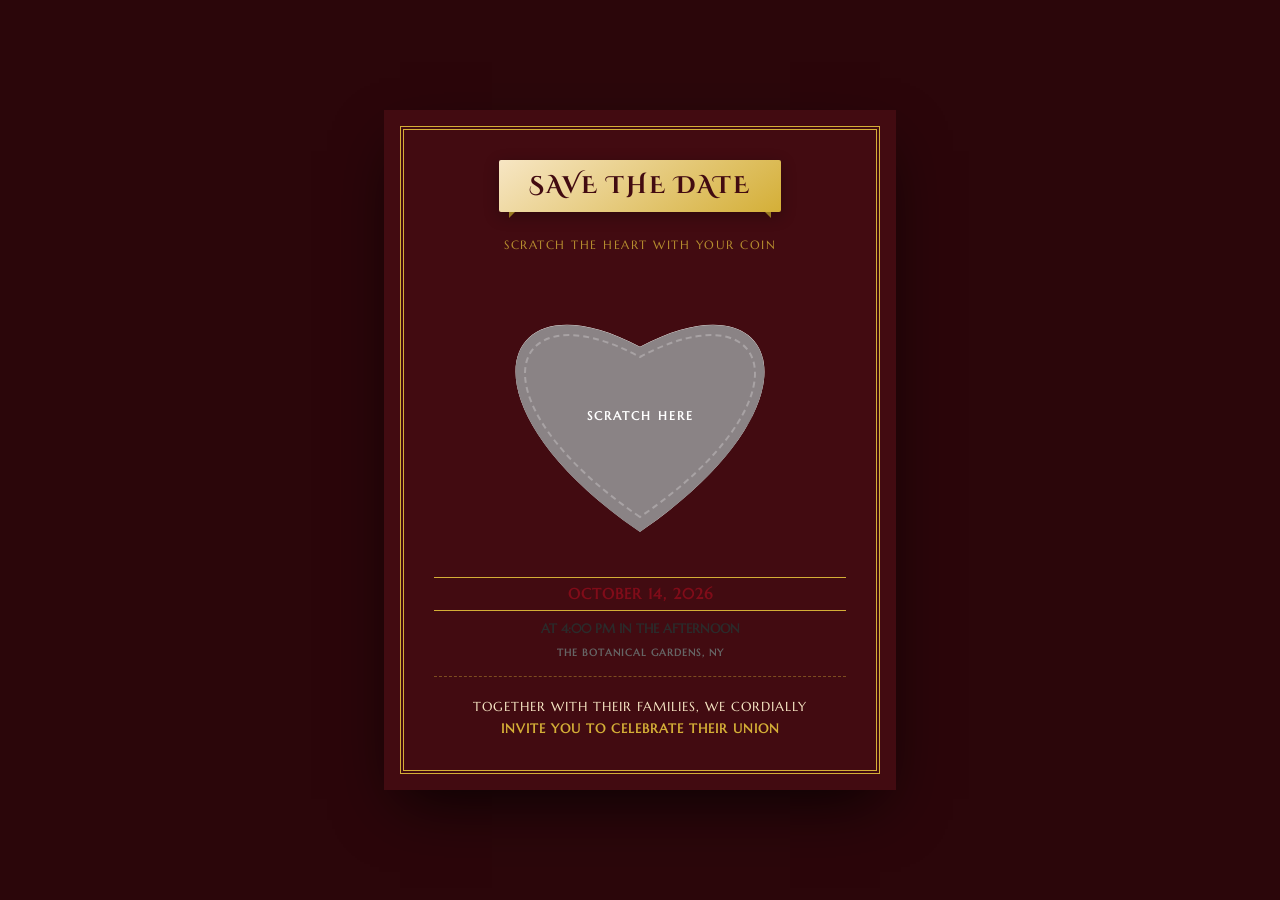
==== index.html @ e5f40c39 "Rename samplewed.html to index.html" ====
<!DOCTYPE html>
<html lang="en">

<head>
    <meta charset="UTF-8">
    <meta name="viewport" content="width=device-width, initial-scale=1.0">
    <title>Save The Date - Traditional Union</title>
    <link
        href="https://fonts.googleapis.com/css2?family=Cinzel+Decorative:wght@700&family=Marcellus&family=Great+Vibes&display=swap"
        rel="stylesheet">
    <script src="https://code.jquery.com/jquery-3.6.0.min.js"></script>
    <link rel="stylesheet" href="css/style.css">
</head>

<body>

    <div class="card" id="main-card">
        <div class="banner-container">
            <div class="save-the-date-banner">SAVE THE DATE</div>
        </div>
        <div class="instruction">Scratch the heart with your coin</div>

        <div class="scratch-container" id="emitter-source">
            <!-- Hidden Traditional Marriage Content Details -->
            <div class="secret-content">
                <div class="marriage-headline">The Marriage Of</div>
                <div class="couple-names">Sarah & David</div>
            </div>
            <!-- Traditional Canvas Plate Shield -->
            <canvas id="scratch-canvas" width="300" height="280"></canvas>
        </div>

        <div class="wedding-details">
            <span class="date-highlight">OCTOBER 14, 2026</span>
            AT 4:00 PM IN THE AFTERNOON<br>
            <small style="color: #666; font-size:10px; letter-spacing:1px; display:block; margin-top:5px;">THE
                BOTANICAL GARDENS, NY</small>
        </div>

        <div class="greeting-wrapper">
            <div class="greeting-line">TOGETHER WITH THEIR FAMILIES, WE CORDIALLY</div>
            <div class="greeting-line" style="color: #d4af37; font-weight: bold; margin-top: 2px;">INVITE YOU TO
                CELEBRATE THEIR UNION</div>
        </div>
    </div>

    <script>
        $(document).ready(function () {
            const canvas = document.getElementById('scratch-canvas');
            const ctx = canvas.getContext('2d');
            let isDrawing = false;
            let revealed = false;

            // Render a classic textured silver metallic canvas overlay coat
            function drawTraditionalHeart() {
                ctx.fillStyle = '#8a8385';
                ctx.beginPath();
                ctx.moveTo(150, 260);
                ctx.bezierCurveTo(-40, 130, 10, 0, 150, 75);
                ctx.bezierCurveTo(290, 0, 340, 130, 150, 260);
                ctx.closePath();
                ctx.fill();

                // Inner border lining inside the scratch foil
                ctx.strokeStyle = 'rgba(255, 255, 255, 0.25)';
                ctx.lineWidth = 2;
                ctx.setLineDash([6, 4]);
                ctx.beginPath();
                ctx.moveTo(150, 245);
                ctx.bezierCurveTo(-25, 125, 20, 15, 150, 85);
                ctx.bezierCurveTo(280, 15, 325, 125, 150, 245);
                ctx.closePath();
                ctx.stroke();

                ctx.setLineDash([]);

                // Typography Stamp
                ctx.fillStyle = '#ffffff';
                ctx.font = 'bold 12px Marcellus';
                ctx.letterSpacing = '2px';
                ctx.textAlign = 'center';
                ctx.textBaseline = 'middle';
                ctx.fillText('SCRATCH HERE', 150, 145);
            }

            drawTraditionalHeart();

            ctx.globalCompositeOperation = 'destination-out';

            function getCoordinates(e) {
                const rect = canvas.getBoundingClientRect();
                const clientX = e.touches ? e.touches[0].clientX : e.clientX;
                const clientY = e.touches ? e.touches[0].clientY : e.clientY;
                return { x: clientX - rect.left, y: clientY - rect.top };
            }

            function startScratching(e) {
                isDrawing = true;
                scratch(e);
            }

            function scratch(e) {
                if (!isDrawing) return;
                e.preventDefault();

                const coords = getCoordinates(e);
                ctx.lineWidth = 42;
                ctx.lineCap = 'round';
                ctx.lineJoin = 'round';

                ctx.lineTo(coords.x, coords.y);
                ctx.stroke();
                ctx.beginPath();
                ctx.moveTo(coords.x, coords.y);

                checkScratchPercentage();
            }

            function stopScratching() {
                isDrawing = false;
                ctx.beginPath();
            }

            $(canvas).on('mousedown', startScratching).on('mousemove', scratch);
            $(window).on('mouseup', stopScratching);
            $(canvas).on('touchstart', startScratching).on('touchmove', scratch);
            $(window).on('touchend', stopScratching);

            function checkScratchPercentage() {
                if (revealed) return;

                const imageData = ctx.getImageData(0, 0, canvas.width, canvas.height);
                const pixels = imageData.data;
                let cleared = 0;

                for (let i = 3; i < pixels.length; i += 4) {
                    if (pixels[i] === 0) cleared++;
                }

                const percent = (cleared / (pixels.length / 4)) * 100;

                if (percent > 35) {
                    revealed = true;
                    $(canvas).css('opacity', 0);
                    setTimeout(() => $(canvas).remove(), 600);

                    // Apply blush shift state specifically onto the CARD container
                    $('#main-card').addClass('revealed');

                    // Fire traditional gold heart burst explosion particles inside
                    triggerInternalGoldBurst();
                }
            }

            function triggerInternalGoldBurst() {
                // Generate 45 decorative gold heart items scattering within card borders
                for (let i = 0; i < 45; i++) {
                    spawnInternalBurstElement();
                }
            }

            function spawnInternalBurstElement() {
                const shapes = ['&#x2764;', '&#9825;', '&#10084;'];
                const selectedShape = shapes[Math.floor(Math.random() * shapes.length)];

                // Track center positions relative to the card container
                const cardWidth = $('#main-card').width();
                const cardHeight = $('#main-card').height();

                // Center origin coordinates where scratch heart resides
                const startX = cardWidth / 2;
                const startY = cardHeight / 2 - 10;

                // Calculate horizontal explosion bounds and graceful gravitational drop paths
                const angle = Math.random() * Math.PI * 2;
                const force = Math.random() * 120 + 40;

                // X stays bounded within side walls; Y drifts downward toward the end
                const xDest = Math.cos(angle) * force + (Math.random() * 40 - 20) + 'px';
                const yDest = Math.sin(angle) * force + (Math.random() * 50 + 100) + 'px'; // Natural fall gravity

                const scaleDest = Math.random() * (1.3 - 0.5) + 0.5;
                const rotDest = (Math.random() * 360 - 180) + 'deg';
                const duration = (Math.random() * (3.5 - 2) + 2) + 's';

                const $heart = $('<div class="burst-heart"></div>')
                    .html(selectedShape)
                    .css({
                        'left': startX + 'px',
                        'top': startY + 'px',
                        '--x-dest': xDest,
                        '--y-dest': yDest,
                        '--scale-dest': scaleDest,
                        '--rot-dest': rotDest,
                        'animation-duration': duration
                    });

                // Crucial element appending onto CARD instead of general window Body
                $('#main-card').append($heart);

                setTimeout(() => $heart.remove(), parseFloat(duration) * 1000);
            }
        });
    </script>
</body>

</html>
---- css/style.css ----
* {
    box-sizing: border-box;
    margin: 0;
    padding: 0;
}

body {
    background-color: #2b060a;
    /* Rich dark burgundy background */
    font-family: 'Marcellus', serif;
    display: flex;
    justify-content: center;
    align-items: center;
    min-height: 100vh;
    color: #f7e6c4;
    position: relative;
}

/* Royal Card Layout with Intricate Borders */
.card {
    background: #420b11;
    width: 100%;
    max-width: 480px;
    padding: 30px;
    text-align: center;
    position: relative;
    z-index: 5;

    /* Multi-layered traditional frame */
    border: 4px double #d4af37;
    outline: 16px solid #420b11;
    box-shadow: 0 0 0 4px #d4af37, 0 25px 60px rgba(0, 0, 0, 0.8);
    margin: 20px;

    /* CRITICAL CHANGE: Traps all bursting hearts INSIDE the card */
    overflow: hidden;
    transition: background 1.5s ease-in-out;
}

/* The dynamic card blush transition on reveal */
.card.revealed {
    background: radial-gradient(circle, #5a1019 0%, #30050a 100%);
}

/* Elegant Top Banner */
.banner-container {
    margin-bottom: 25px;
    position: relative;
    z-index: 6;
    /* Keeps text above bursting elements */
}

.save-the-date-banner {
    font-family: 'Cinzel Decorative', serif;
    font-size: 24px;
    color: #420b11;
    background: linear-gradient(145deg, #f7e6c4, #d4af37);
    padding: 10px 30px;
    display: inline-block;
    font-weight: 700;
    letter-spacing: 2px;
    box-shadow: 0 4px 15px rgba(0, 0, 0, 0.3);
    border-radius: 2px;
    position: relative;
}

/* Banner tails for a vintage look */
.save-the-date-banner::before,
.save-the-date-banner::after {
    content: '';
    position: absolute;
    bottom: -6px;
    border-width: 6px 6px 0 0;
    border-style: solid;
}

.save-the-date-banner::before {
    left: 10px;
    border-color: #9a7b21 transparent;
}

.save-the-date-banner::after {
    right: 10px;
    border-color: #9a7b21 transparent;
    transform: scaleX(-1);
}

.instruction {
    font-size: 12px;
    letter-spacing: 1.5px;
    color: #d4af37;
    text-transform: uppercase;
    margin-bottom: 20px;
    opacity: 0.8;
    position: relative;
    z-index: 6;
}

/* Scratch Container */
.scratch-container {
    position: relative;
    width: 300px;
    height: 280px;
    margin: 0 auto 25px auto;
    user-select: none;
    z-index: 6;
}

/* Underneath Hidden Wedding Text Layout */
.secret-content {
    position: absolute;
    top: 0;
    left: 0;
    width: 100%;
    height: 100%;
    display: flex;
    flex-direction: column;
    justify-content: center;
    align-items: center;
    background: #fffdf9;
    /* Crisp contrast paper inside */
    clip-path: path('M150,260 C-40,130 10,0 150,75 C290,0 340,130 150,260 Z');
    padding: 30px;
    text-align: center;
    border: 2px solid #d4af37;
}

.marriage-headline {
    font-size: 12px;
    letter-spacing: 3px;
    text-transform: uppercase;
    color: #800c19;
    margin-bottom: 5px;
}

.couple-names {
    font-family: 'Great Vibes', cursive;
    font-size: 40px;
    color: #420b11;
    line-height: 1.2;
    margin-bottom: 10px;
    font-weight: bold;
}

.wedding-details {
    font-size: 13px;
    color: #2b2b2b;
    line-height: 1.6;
    font-weight: 600;
}

.wedding-details .date-highlight {
    font-family: 'Marcellus', serif;
    color: #800c19;
    font-size: 15px;
    border-top: 1px solid #d4af37;
    border-bottom: 1px solid #d4af37;
    padding: 4px 0;
    margin: 8px 0;
    display: block;
    letter-spacing: 1px;
}

/* Foreground Canvas Layout */
#scratch-canvas {
    position: absolute;
    top: 0;
    left: 0;
    cursor: pointer;
    z-index: 10;
    transition: opacity 0.6s ease;
}

/* Bottom Traditional Greetings Frame */
.greeting-wrapper {
    border-top: 1px dashed rgba(212, 175, 55, 0.4);
    padding-top: 20px;
    margin-top: 15px;
    position: relative;
    z-index: 6;
}

.greeting-line {
    font-size: 13px;
    letter-spacing: 1px;
    line-height: 1.6;
    color: #f7e6c4;
}

/* Rich Animated Burst Hearts - Isolated Inside Card */
.burst-heart {
    position: absolute;
    color: rgba(212, 175, 55, 0.65);
    /* Vibrant Metallic Gold Hearts */
    pointer-events: none;
    z-index: 2;
    /* Sits softly between background and text layers */
    font-size: 18px;
    animation: heartBlastInternal 4s cubic-bezier(0.1, 0.8, 0.3, 1) forwards;
}

@keyframes heartBlastInternal {
    0% {
        transform: translate(0, 0) scale(0.2) rotate(0deg);
        opacity: 0;
    }

    10% {
        opacity: 1;
    }

    80% {
        opacity: 0.8;
    }

    100% {
        /* Simulates drifting downward inside the card after exploding */
        transform: translate(var(--x-dest), var(--y-dest)) scale(var(--scale-dest)) rotate(var(--rot-dest));
        opacity: 0;
    }
}
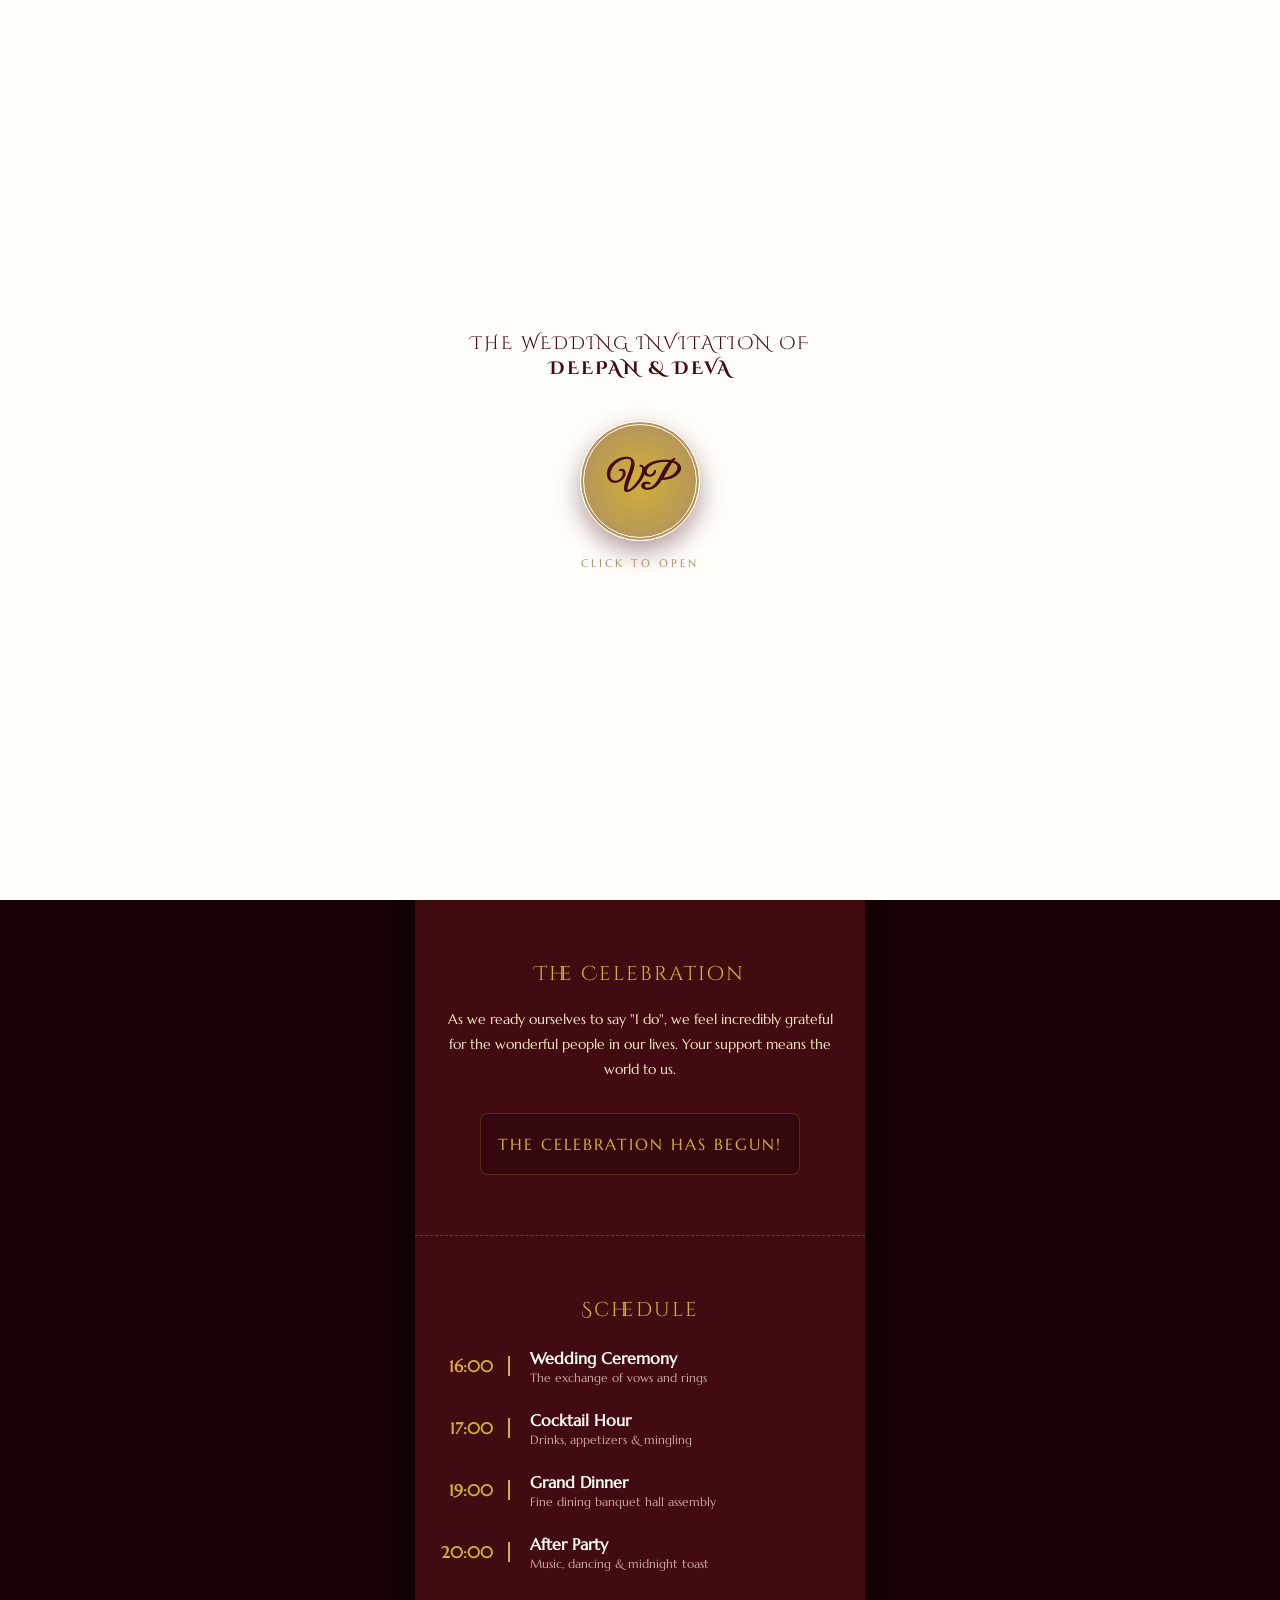
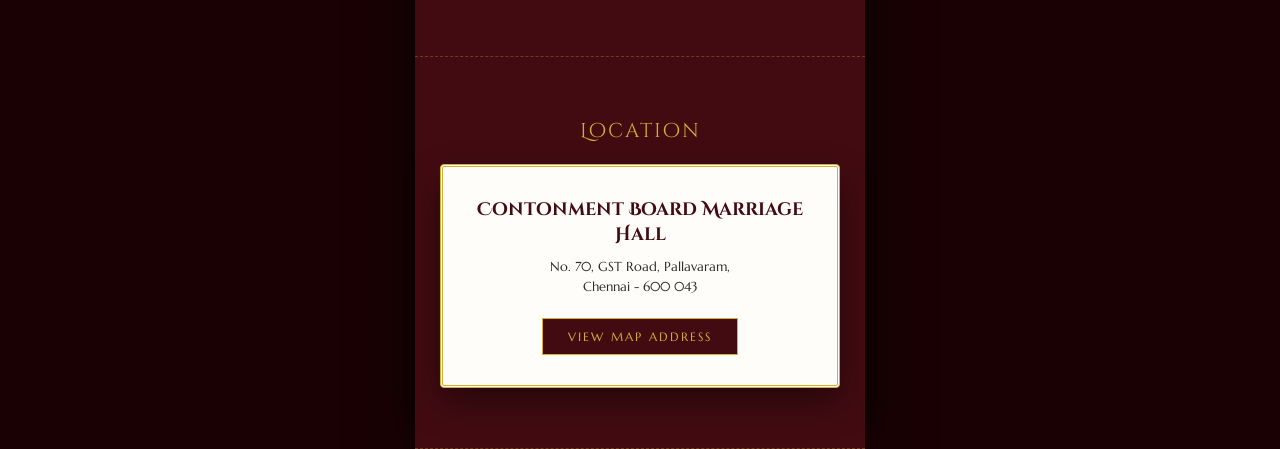
==== commit 5a22e176: "changes" ====
--- a/index.html
+++ b/index.html
@@ -4,204 +4,431 @@
 <head>
     <meta charset="UTF-8">
     <meta name="viewport" content="width=device-width, initial-scale=1.0">
-    <title>Save The Date - Traditional Union</title>
+    <title>Viktor & Paula - Wedding Invitation</title>
     <link
-        href="https://fonts.googleapis.com/css2?family=Cinzel+Decorative:wght@700&family=Marcellus&family=Great+Vibes&display=swap"
+        href="https://fonts.googleapis.com/css2?family=Cinzel+Decorative:wght@700&family=Marcellus&family=Great+Vibes&family=Montserrat:wght@300;400;600&display=swap"
         rel="stylesheet">
     <script src="https://code.jquery.com/jquery-3.6.0.min.js"></script>
-    <link rel="stylesheet" href="css/style.css">
+
+    <style>
+        * {
+            box-sizing: border-box;
+            margin: 0;
+            padding: 0;
+        }
+
+        body,
+        html {
+            background-color: #1a0204;
+            font-family: 'Marcellus', serif;
+            color: #f7e6c4;
+            overflow-x: hidden;
+            scroll-behavior: smooth;
+        }
+
+        /* 1. INTRO ENVELOPE GATE */
+        #envelope-gate {
+            position: fixed;
+            top: 0;
+            left: 0;
+            width: 100vw;
+            height: 100vh;
+            background: #fffdf9;
+            z-index: 100;
+            display: flex;
+            flex-direction: column;
+            justify-content: center;
+            align-items: center;
+            transition: transform 1s cubic-bezier(0.77, 0, 0.175, 1);
+        }
+
+        .envelope-bg {
+            position: absolute;
+            width: 100%;
+            height: 100%;
+            background: linear-gradient(rgba(255, 253, 249, 0.9), rgba(255, 253, 249, 0.9)),
+                url('https://images.unsplash.com/photo-1618005182384-a83a8bd57fbe?q=80&w=600') center/cover;
+            opacity: 0.3;
+        }
+
+        .envelope-title {
+            font-family: 'Cinzel Decorative', serif;
+            color: #420b11;
+            font-size: 18px;
+            letter-spacing: 2px;
+            margin-bottom: 40px;
+            text-align: center;
+            z-index: 102;
+        }
+
+        .wax-seal {
+            width: 120px;
+            height: 120px;
+            background: radial-gradient(circle, #d4af37 0%, #aa8c67 100%);
+            border-radius: 50%;
+            display: flex;
+            justify-content: center;
+            align-items: center;
+            cursor: pointer;
+            box-shadow: 0 10px 25px rgba(66, 11, 17, 0.4);
+            z-index: 102;
+            border: 4px double #fffdf9;
+            animation: pulse 2s infinite;
+        }
+
+        .wax-seal span {
+            font-family: 'Great Vibes', cursive;
+            font-size: 35px;
+            color: #420b11;
+            font-weight: bold;
+        }
+
+        .click-hint {
+            margin-top: 15px;
+            font-size: 11px;
+            letter-spacing: 3px;
+            color: #aa8c67;
+            text-transform: uppercase;
+            z-index: 102;
+        }
+
+        @keyframes pulse {
+            0% {
+                transform: scale(1);
+            }
+
+            50% {
+                transform: scale(1.05);
+            }
+
+            100% {
+                transform: scale(1);
+            }
+        }
+
+        /* MAIN APP CONTAINER (Simulating a premium Mobile Frame view) */
+        .mobile-container {
+            width: 100%;
+            max-width: 450px;
+            margin: 0 auto;
+            background: #420b11;
+            min-height: 100vh;
+            position: relative;
+            box-shadow: 0 0 50px rgba(0, 0, 0, 0.8);
+        }
+
+        /* 2. MAIN HERO BANNER */
+        .hero-section {
+            height: 100vh;
+            position: relative;
+            display: flex;
+            flex-direction: column;
+            justify-content: space-between;
+            align-items: center;
+            padding: 60px 20px;
+            text-align: center;
+            background: linear-gradient(to bottom, rgba(66, 11, 17, 0.3) 0%, rgba(66, 11, 17, 0.9) 90%),
+                url('https://images.unsplash.com/photo-1545232979-8bf34eb9757b?q=80&w=600') center/cover;
+        }
+
+        .wedding-tag {
+            font-size: 14px;
+            letter-spacing: 5px;
+            text-transform: uppercase;
+            color: #d4af37;
+        }
+
+        .wedding-date {
+            font-size: 16px;
+            letter-spacing: 2px;
+            margin-top: 5px;
+        }
+
+        .couple-headline {
+            font-family: 'Great Vibes', cursive;
+            font-size: 65px;
+            color: #fffdf9;
+            line-height: 1.1;
+            text-shadow: 2px 4px 10px rgba(0, 0, 0, 0.5);
+            margin-bottom: 20px;
+        }
+
+        .hero-footer {
+            font-size: 15px;
+            letter-spacing: 2px;
+            color: #f7e6c4;
+            font-style: italic;
+        }
+
+        /* 3. COUNTDOWN SECTION */
+        .content-section {
+            padding: 60px 25px;
+            text-align: center;
+            position: relative;
+            background: #420b11;
+            border-bottom: 1px dashed rgba(212, 175, 55, 0.3);
+        }
+
+        .section-title {
+            font-family: 'Cinzel Decorative', serif;
+            font-size: 20px;
+            color: #d4af37;
+            margin-bottom: 20px;
+            letter-spacing: 2px;
+        }
+
+        .section-p {
+            font-size: 14px;
+            line-height: 1.8;
+            color: #f7e6c4;
+            margin-bottom: 30px;
+            font-weight: 300;
+        }
+
+        .countdown-grid {
+            display: flex;
+            justify-content: space-around;
+            max-width: 320px;
+            margin: 0 auto;
+            background: rgba(0, 0, 0, 0.2);
+            padding: 20px 10px;
+            border-radius: 8px;
+            border: 1px solid rgba(212, 175, 55, 0.2);
+        }
+
+        .time-box h2 {
+            font-size: 24px;
+            color: #fffdf9;
+            font-weight: 400;
+        }
+
+        .time-box span {
+            font-size: 10px;
+            text-transform: uppercase;
+            letter-spacing: 1px;
+            color: #d4af37;
+        }
+
+        /* 4. SCHEDULE OF EVENTS TIMELINE */
+        .itinerary-row {
+            display: flex;
+            align-items: center;
+            margin: 25px 0;
+            text-align: left;
+        }
+
+        .itinerary-time {
+            width: 70px;
+            font-size: 16px;
+            font-weight: 600;
+            color: #d4af37;
+            border-right: 2px solid #d4af37;
+            padding-right: 15px;
+            text-align: right;
+        }
+
+        .itinerary-desc {
+            padding-left: 20px;
+        }
+
+        .itinerary-desc h4 {
+            font-size: 16px;
+            color: #fffdf9;
+            margin-bottom: 2px;
+        }
+
+        .itinerary-desc p {
+            font-size: 12px;
+            color: #cda8a8;
+        }
+
+        /* 5. LOCATION WITH FRAME */
+        .location-card {
+            background: #fffdf9;
+            color: #2b2b2b;
+            padding: 30px 20px;
+            border-radius: 4px;
+            margin-top: 20px;
+            border: 3px double #d4af37;
+            box-shadow: 0 15px 35px rgba(0, 0, 0, 0.4);
+        }
+
+        .location-card h3 {
+            font-family: 'Cinzel Decorative', serif;
+            color: #420b11;
+            font-size: 18px;
+            margin-bottom: 10px;
+        }
+
+        .location-card p {
+            font-size: 13px;
+            line-height: 1.6;
+            margin-bottom: 20px;
+        }
+
+        .map-btn {
+            display: inline-block;
+            padding: 10px 25px;
+            background: #420b11;
+            color: #d4af37;
+            text-decoration: none;
+            font-size: 12px;
+            letter-spacing: 2px;
+            text-transform: uppercase;
+            border: 1px solid #d4af37;
+            transition: all 0.3s;
+        }
+
+        /* 6. DRESS CODE & PALETTE */
+        .color-palette {
+            display: flex;
+            justify-content: center;
+            gap: 15px;
+            margin-top: 25px;
+        }
+
+        .color-circle {
+            width: 45px;
+            height: 45px;
+            border-radius: 50%;
+            border: 2px solid #fffdf9;
+            box-shadow: 0 4px 10px rgba(0, 0, 0, 0.3);
+        }
+    </style>
 </head>
 
 <body>
 
-    <div class="card" id="main-card">
-        <div class="banner-container">
-            <div class="save-the-date-banner">SAVE THE DATE</div>
+    <div id="envelope-gate">
+        <div class="envelope-bg"></div>
+        <div class="envelope-title">
+            THE WEDDING INVITATION OF<br>
+            <strong>DEEPAN & DEVA</strong>
         </div>
-        <div class="instruction">Scratch the heart with your coin</div>
-
-        <div class="scratch-container" id="emitter-source">
-            <!-- Hidden Traditional Marriage Content Details -->
-            <div class="secret-content">
-                <div class="marriage-headline">The Marriage Of</div>
-                <div class="couple-names">Sarah & David</div>
-            </div>
-            <!-- Traditional Canvas Plate Shield -->
-            <canvas id="scratch-canvas" width="300" height="280"></canvas>
+        <div class="wax-seal" id="open-invite">
+            <span>VP</span>
         </div>
-
-        <div class="wedding-details">
-            <span class="date-highlight">OCTOBER 14, 2026</span>
-            AT 4:00 PM IN THE AFTERNOON<br>
-            <small style="color: #666; font-size:10px; letter-spacing:1px; display:block; margin-top:5px;">THE
-                BOTANICAL GARDENS, NY</small>
-        </div>
-
-        <div class="greeting-wrapper">
-            <div class="greeting-line">TOGETHER WITH THEIR FAMILIES, WE CORDIALLY</div>
-            <div class="greeting-line" style="color: #d4af37; font-weight: bold; margin-top: 2px;">INVITE YOU TO
-                CELEBRATE THEIR UNION</div>
-        </div>
+        <div class="click-hint">Click to open</div>
+    </div>
+
+    <div class="mobile-container">
+
+        <section class="hero-section">
+            <div>
+                <div class="wedding-tag">Wedding Day</div>
+                <div class="wedding-date">25 June 2026</div>
+            </div>
+
+            <div class="couple-headline">Deepan<br>& Deva</div>
+
+            <div class="hero-footer">Dear Friends & Family</div>
+        </section>
+
+        <section class="content-section">
+            <div class="section-title">The Celebration</div>
+            <p class="section-p">As we ready ourselves to say "I do", we feel incredibly grateful for the wonderful
+                people in our lives. Your support means the world to us.</p>
+
+            <div class="countdown-grid">
+                <div class="time-box">
+                    <h2 id="days">00</h2><span>Days</span>
+                </div>
+                <div class="time-box">
+                    <h2 id="hours">00</h2><span>Hours</span>
+                </div>
+                <div class="time-box">
+                    <h2 id="mins">00</h2><span>Mins</span>
+                </div>
+                <div class="time-box">
+                    <h2 id="secs">00</h2><span>Secs</span>
+                </div>
+            </div>
+        </section>
+
+        <section class="content-section">
+            <div class="section-title">Schedule</div>
+
+            <div class="itinerary-row">
+                <div class="itinerary-time">16:00</div>
+                <div class="itinerary-desc">
+                    <h4>Wedding Ceremony</h4>
+                    <p>The exchange of vows and rings</p>
+                </div>
+            </div>
+
+            <div class="itinerary-row">
+                <div class="itinerary-time">17:00</div>
+                <div class="itinerary-desc">
+                    <h4>Cocktail Hour</h4>
+                    <p>Drinks, appetizers & mingling</p>
+                </div>
+            </div>
+
+            <div class="itinerary-row">
+                <div class="itinerary-time">19:00</div>
+                <div class="itinerary-desc">
+                    <h4>Grand Dinner</h4>
+                    <p>Fine dining banquet hall assembly</p>
+                </div>
+            </div>
+
+            <div class="itinerary-row">
+                <div class="itinerary-time">20:00</div>
+                <div class="itinerary-desc">
+                    <h4>After Party</h4>
+                    <p>Music, dancing & midnight toast</p>
+                </div>
+            </div>
+        </section>
+
+        <section class="content-section">
+            <div class="section-title">Location</div>
+
+            <div class="location-card">
+                <h3>Contonment Board Marriage Hall</h3>
+                <p>No. 70, GST Road, Pallavaram,<br>Chennai - 600 043</p>
+                <a href="https://maps.google.com" target="_blank" class="map-btn">View Map Address</a>
+            </div>
+        </section>
     </div>
 
     <script>
         $(document).ready(function () {
-            const canvas = document.getElementById('scratch-canvas');
-            const ctx = canvas.getContext('2d');
-            let isDrawing = false;
-            let revealed = false;
-
-            // Render a classic textured silver metallic canvas overlay coat
-            function drawTraditionalHeart() {
-                ctx.fillStyle = '#8a8385';
-                ctx.beginPath();
-                ctx.moveTo(150, 260);
-                ctx.bezierCurveTo(-40, 130, 10, 0, 150, 75);
-                ctx.bezierCurveTo(290, 0, 340, 130, 150, 260);
-                ctx.closePath();
-                ctx.fill();
-
-                // Inner border lining inside the scratch foil
-                ctx.strokeStyle = 'rgba(255, 255, 255, 0.25)';
-                ctx.lineWidth = 2;
-                ctx.setLineDash([6, 4]);
-                ctx.beginPath();
-                ctx.moveTo(150, 245);
-                ctx.bezierCurveTo(-25, 125, 20, 15, 150, 85);
-                ctx.bezierCurveTo(280, 15, 325, 125, 150, 245);
-                ctx.closePath();
-                ctx.stroke();
-
-                ctx.setLineDash([]);
-
-                // Typography Stamp
-                ctx.fillStyle = '#ffffff';
-                ctx.font = 'bold 12px Marcellus';
-                ctx.letterSpacing = '2px';
-                ctx.textAlign = 'center';
-                ctx.textBaseline = 'middle';
-                ctx.fillText('SCRATCH HERE', 150, 145);
-            }
-
-            drawTraditionalHeart();
-
-            ctx.globalCompositeOperation = 'destination-out';
-
-            function getCoordinates(e) {
-                const rect = canvas.getBoundingClientRect();
-                const clientX = e.touches ? e.touches[0].clientX : e.clientX;
-                const clientY = e.touches ? e.touches[0].clientY : e.clientY;
-                return { x: clientX - rect.left, y: clientY - rect.top };
-            }
-
-            function startScratching(e) {
-                isDrawing = true;
-                scratch(e);
-            }
-
-            function scratch(e) {
-                if (!isDrawing) return;
-                e.preventDefault();
-
-                const coords = getCoordinates(e);
-                ctx.lineWidth = 42;
-                ctx.lineCap = 'round';
-                ctx.lineJoin = 'round';
-
-                ctx.lineTo(coords.x, coords.y);
-                ctx.stroke();
-                ctx.beginPath();
-                ctx.moveTo(coords.x, coords.y);
-
-                checkScratchPercentage();
-            }
-
-            function stopScratching() {
-                isDrawing = false;
-                ctx.beginPath();
-            }
-
-            $(canvas).on('mousedown', startScratching).on('mousemove', scratch);
-            $(window).on('mouseup', stopScratching);
-            $(canvas).on('touchstart', startScratching).on('touchmove', scratch);
-            $(window).on('touchend', stopScratching);
-
-            function checkScratchPercentage() {
-                if (revealed) return;
-
-                const imageData = ctx.getImageData(0, 0, canvas.width, canvas.height);
-                const pixels = imageData.data;
-                let cleared = 0;
-
-                for (let i = 3; i < pixels.length; i += 4) {
-                    if (pixels[i] === 0) cleared++;
+
+            // 1. Envelope Opening Slide Animation
+            $('#open-invite').on('click', function () {
+                // Smooth slide upwards out of sight like a web app sheet transition
+                $('#envelope-gate').css('transform', 'translateY(-100vh)');
+            });
+
+            // 2. High-Precision JavaScript Wedding Countdown Timer
+            const targetDate = new Date("July 5, 2026 16:00:00").getTime();
+
+            const countdownInterval = setInterval(function () {
+                const now = new Date().getTime();
+                const difference = targetDate - now;
+
+                if (difference < 0) {
+                    clearInterval(countdownInterval);
+                    $('.countdown-grid').html("<p style='color:#d4af37; width:100%; text-align:center; letter-spacing:2px;'>THE CELEBRATION HAS BEGUN!</p>");
+                    return;
                 }
 
-                const percent = (cleared / (pixels.length / 4)) * 100;
-
-                if (percent > 35) {
-                    revealed = true;
-                    $(canvas).css('opacity', 0);
-                    setTimeout(() => $(canvas).remove(), 600);
-
-                    // Apply blush shift state specifically onto the CARD container
-                    $('#main-card').addClass('revealed');
-
-                    // Fire traditional gold heart burst explosion particles inside
-                    triggerInternalGoldBurst();
-                }
-            }
-
-            function triggerInternalGoldBurst() {
-                // Generate 45 decorative gold heart items scattering within card borders
-                for (let i = 0; i < 45; i++) {
-                    spawnInternalBurstElement();
-                }
-            }
-
-            function spawnInternalBurstElement() {
-                const shapes = ['&#x2764;', '&#9825;', '&#10084;'];
-                const selectedShape = shapes[Math.floor(Math.random() * shapes.length)];
-
-                // Track center positions relative to the card container
-                const cardWidth = $('#main-card').width();
-                const cardHeight = $('#main-card').height();
-
-                // Center origin coordinates where scratch heart resides
-                const startX = cardWidth / 2;
-                const startY = cardHeight / 2 - 10;
-
-                // Calculate horizontal explosion bounds and graceful gravitational drop paths
-                const angle = Math.random() * Math.PI * 2;
-                const force = Math.random() * 120 + 40;
-
-                // X stays bounded within side walls; Y drifts downward toward the end
-                const xDest = Math.cos(angle) * force + (Math.random() * 40 - 20) + 'px';
-                const yDest = Math.sin(angle) * force + (Math.random() * 50 + 100) + 'px'; // Natural fall gravity
-
-                const scaleDest = Math.random() * (1.3 - 0.5) + 0.5;
-                const rotDest = (Math.random() * 360 - 180) + 'deg';
-                const duration = (Math.random() * (3.5 - 2) + 2) + 's';
-
-                const $heart = $('<div class="burst-heart"></div>')
-                    .html(selectedShape)
-                    .css({
-                        'left': startX + 'px',
-                        'top': startY + 'px',
-                        '--x-dest': xDest,
-                        '--y-dest': yDest,
-                        '--scale-dest': scaleDest,
-                        '--rot-dest': rotDest,
-                        'animation-duration': duration
-                    });
-
-                // Crucial element appending onto CARD instead of general window Body
-                $('#main-card').append($heart);
-
-                setTimeout(() => $heart.remove(), parseFloat(duration) * 1000);
-            }
+                // Time math calculations
+                const days = Math.floor(difference / (1000 * 60 * 60 * 24));
+                const hours = Math.floor((difference % (1000 * 60 * 60 * 24)) / (1000 * 60 * 60));
+                const minutes = Math.floor((difference % (1000 * 60 * 60)) / (1000 * 60));
+                const seconds = Math.floor((difference % (1000 * 60)) / 1000);
+
+                // Update DOM text dynamically
+                $('#days').text(days < 10 ? '0' + days : days);
+                $('#hours').text(hours < 10 ? '0' + hours : hours);
+                $('#mins').text(minutes < 10 ? '0' + minutes : minutes);
+                $('#secs').text(seconds < 10 ? '0' + seconds : seconds);
+
+            }, 1000);
         });
     </script>
 </body>
 
-</html>
+</html>
